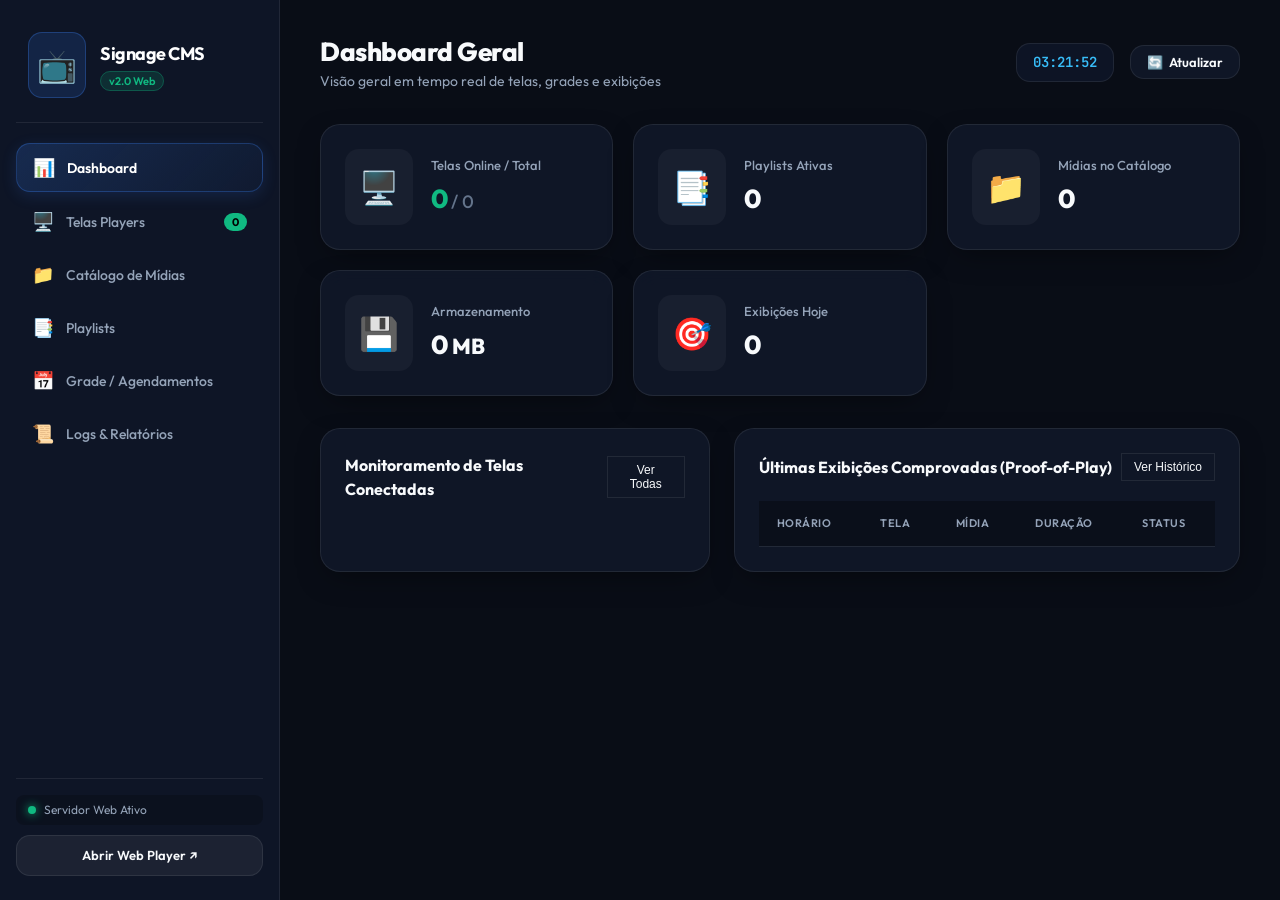
==== servidorweb/public/index.html @ 10ceab77 "feat(servidorweb): complete modern standalone Web CMS Server with Dashboard, REST API, Drag&Drop Med" ====
<!DOCTYPE html>
<html lang="pt-BR">
<head>
  <meta charset="UTF-8">
  <meta name="viewport" content="width=device-width, initial-scale=1.0">
  <title>Digital Signage CMS • Painel de Controle</title>
  <link rel="preconnect" href="https://fonts.googleapis.com">
  <link rel="preconnect" href="https://fonts.gstatic.com" crossorigin>
  <link href="https://fonts.googleapis.com/css2?family=Outfit:wght@300;400;500;600;700;800&family=JetBrains+Mono:wght@400;500&display=swap" rel="stylesheet">
  <link rel="stylesheet" href="css/app.css">
</head>
<body>
  <div class="app-layout">
    <!-- Sidebar -->
    <aside class="sidebar">
      <div class="brand">
        <div class="brand-icon">📺</div>
        <div class="brand-text">
          <h2>Signage CMS</h2>
          <span class="badge-version">v2.0 Web</span>
        </div>
      </div>

      <nav class="nav-menu">
        <button class="nav-item active" data-tab="dashboard">
          <span class="nav-icon">📊</span>
          <span class="nav-label">Dashboard</span>
        </button>
        <button class="nav-item" data-tab="telas">
          <span class="nav-icon">🖥️</span>
          <span class="nav-label">Telas Players</span>
          <span class="nav-badge" id="badgeOnlineCount">0</span>
        </button>
        <button class="nav-item" data-tab="midias">
          <span class="nav-icon">📁</span>
          <span class="nav-label">Catálogo de Mídias</span>
        </button>
        <button class="nav-item" data-tab="playlists">
          <span class="nav-icon">📑</span>
          <span class="nav-label">Playlists</span>
        </button>
        <button class="nav-item" data-tab="agendamentos">
          <span class="nav-icon">📅</span>
          <span class="nav-label">Grade / Agendamentos</span>
        </button>
        <button class="nav-item" data-tab="logs">
          <span class="nav-icon">📜</span>
          <span class="nav-label">Logs & Relatórios</span>
        </button>
      </nav>

      <div class="sidebar-footer">
        <div class="server-status-pill">
          <span class="status-pulse-dot"></span>
          <span>Servidor Web Ativo</span>
        </div>
        <a href="/player" target="_blank" class="btn-player-shortcut">
          <span>Abrir Web Player ↗</span>
        </a>
      </div>
    </aside>

    <!-- Main Content Area -->
    <main class="main-content">
      <!-- Top Navbar -->
      <header class="topbar">
        <div class="topbar-title">
          <h1 id="pageTitle">Dashboard Geral</h1>
          <p id="pageSubtitle">Visão geral em tempo real de telas, grades e exibições</p>
        </div>
        <div class="topbar-actions">
          <div class="server-clock" id="serverClock">--:--:--</div>
          <button class="btn-refresh" id="btnGlobalRefresh" title="Atualizar Dados">
            <span>🔄</span> Atualizar
          </button>
        </div>
      </header>

      <!-- TAB 1: DASHBOARD -->
      <section class="tab-content active" id="tab-dashboard">
        <!-- KPI Cards Grid -->
        <div class="kpi-grid">
          <div class="kpi-card kpi-screens">
            <div class="kpi-icon">🖥️</div>
            <div class="kpi-info">
              <span class="kpi-title">Telas Online / Total</span>
              <div class="kpi-value-group">
                <span class="kpi-value highlight-green" id="kpiOnlineScreens">0</span>
                <span class="kpi-sub">/ <span id="kpiTotalScreens">0</span></span>
              </div>
            </div>
          </div>

          <div class="kpi-card kpi-playlists">
            <div class="kpi-icon">📑</div>
            <div class="kpi-info">
              <span class="kpi-title">Playlists Ativas</span>
              <span class="kpi-value" id="kpiActivePlaylists">0</span>
            </div>
          </div>

          <div class="kpi-card kpi-medias">
            <div class="kpi-icon">📁</div>
            <div class="kpi-info">
              <span class="kpi-title">Mídias no Catálogo</span>
              <span class="kpi-value" id="kpiTotalMedias">0</span>
            </div>
          </div>

          <div class="kpi-card kpi-storage">
            <div class="kpi-icon">💾</div>
            <div class="kpi-info">
              <span class="kpi-title">Armazenamento</span>
              <span class="kpi-value"><span id="kpiStorageMb">0</span> <small>MB</small></span>
            </div>
          </div>

          <div class="kpi-card kpi-proof">
            <div class="kpi-icon">🎯</div>
            <div class="kpi-info">
              <span class="kpi-title">Exibições Hoje</span>
              <span class="kpi-value" id="kpiProofToday">0</span>
            </div>
          </div>
        </div>

        <!-- Dashboard Widgets -->
        <div class="dashboard-widgets-grid">
          <!-- Active Screens Telemetry -->
          <div class="widget-card">
            <div class="widget-header">
              <h3>Monitoramento de Telas Conectadas</h3>
              <button class="btn-sm btn-outline" onclick="App.switchTab('telas')">Ver Todas</button>
            </div>
            <div class="screens-mini-grid" id="dashboardScreensGrid">
              <!-- Gerado dinamicamente -->
            </div>
          </div>

          <!-- Proof-of-play Recent Activity -->
          <div class="widget-card">
            <div class="widget-header">
              <h3>Últimas Exibições Comprovadas (Proof-of-Play)</h3>
              <button class="btn-sm btn-outline" onclick="App.switchTab('logs')">Ver Histórico</button>
            </div>
            <div class="table-container">
              <table class="data-table">
                <thead>
                  <tr>
                    <th>Horário</th>
                    <th>Tela</th>
                    <th>Mídia</th>
                    <th>Duração</th>
                    <th>Status</th>
                  </tr>
                </thead>
                <tbody id="dashboardProofLogsBody">
                  <!-- Gerado dinamicamente -->
                </tbody>
              </table>
            </div>
          </div>
        </div>
      </section>

      <!-- TAB 2: TELAS PLAYERS -->
      <section class="tab-content" id="tab-telas">
        <div class="section-toolbar">
          <div class="toolbar-search">
            <input type="text" id="searchTelas" class="form-control" placeholder="Buscar tela por nome, IP ou sistema...">
          </div>
          <div class="toolbar-buttons">
            <button class="btn btn-primary" onclick="App.openWebPlayerDirect()">
              <span>🌐</span> Abrir Player Neste Navegador
            </button>
          </div>
        </div>

        <div class="table-card">
          <table class="data-table">
            <thead>
              <tr>
                <th>Status</th>
                <th>Nome da Tela</th>
                <th>IP Local</th>
                <th>IP Público</th>
                <th>Sistema Operacional</th>
                <th>Versão</th>
                <th>Último Heartbeat</th>
                <th>Ações</th>
              </tr>
            </thead>
            <tbody id="telasTableBody">
              <!-- Linhas geradas dinamicamente -->
            </tbody>
          </table>
        </div>
      </section>

      <!-- TAB 3: CATÁLOGO DE MÍDIAS -->
      <section class="tab-content" id="tab-midias">
        <div class="section-toolbar">
          <div class="toolbar-search">
            <input type="text" id="searchMidias" class="form-control" placeholder="Buscar mídias por nome...">
          </div>
          <div class="toolbar-buttons">
            <button class="btn btn-danger-gradient" onclick="ModalManager.open('modalYouTube')">
              <span>▶️</span> Adicionar Vídeo YouTube
            </button>
            <button class="btn btn-primary" onclick="document.getElementById('fileUploadInput').click()">
              <span>📤</span> Upload de Mídia (Vídeo / Imagem)
            </button>
            <input type="file" id="fileUploadInput" style="display:none;" accept="video/*,image/*" onchange="App.handleFileUpload(this.files)">
          </div>
        </div>

        <!-- Drag & Drop Upload Banner -->
        <div class="dropzone" id="mediaDropzone">
          <div class="dropzone-icon">☁️</div>
          <h3>Arraste e solte vídeos MP4 ou imagens aqui</h3>
          <p>Suporte automático a MP4, MKV, JPG, PNG e detecção de duração instantânea</p>
        </div>

        <!-- Medias Grid -->
        <div class="medias-grid" id="mediasGrid">
          <!-- Cards de mídias gerados dinamicamente -->
        </div>
      </section>

      <!-- TAB 4: PLAYLISTS -->
      <section class="tab-content" id="tab-playlists">
        <div class="playlists-layout">
          <!-- Sidebar de Playlists -->
          <div class="playlists-sidebar-card">
            <div class="playlists-sidebar-header">
              <h3>Playlists Cadastradas</h3>
              <button class="btn btn-sm btn-primary" onclick="ModalManager.open('modalNewPlaylist')">
                <span>➕</span> Nova
              </button>
            </div>
            <div class="playlists-list" id="playlistsList">
              <!-- Gerado dinamicamente -->
            </div>
          </div>

          <!-- Detalhes e Itens da Playlist Selecionada -->
          <div class="playlist-editor-card">
            <div class="playlist-editor-header" id="playlistEditorHeader">
              <div>
                <h2 id="selectedPlaylistTitle">Selecione uma Playlist</h2>
                <p id="selectedPlaylistDesc">Gerencie as mídias, ordem de execução e transições</p>
              </div>
              <div class="playlist-editor-actions" id="playlistEditorActions" style="display: none;">
                <button class="btn btn-outline" id="btnSetDefaultPlaylist">⭐ Definir como Padrão</button>
                <button class="btn btn-primary" id="btnAddItemToPlaylistBtn">➕ Adicionar Mídia</button>
                <button class="btn btn-danger-outline" id="btnDeletePlaylist">🗑️ Excluir Playlist</button>
              </div>
            </div>

            <div class="table-container">
              <table class="data-table">
                <thead>
                  <tr>
                    <th width="60">Ordem</th>
                    <th>Mídia</th>
                    <th>Tipo</th>
                    <th>Duração</th>
                    <th>Transição</th>
                    <th width="140">Ações</th>
                  </tr>
                </thead>
                <tbody id="playlistItemsTableBody">
                  <tr>
                    <td colspan="6" class="text-center text-muted">Selecione uma playlist ao lado para ver os itens.</td>
                  </tr>
                </tbody>
              </table>
            </div>
          </div>
        </div>
      </section>

      <!-- TAB 5: AGENDAMENTOS -->
      <section class="tab-content" id="tab-agendamentos">
        <div class="section-toolbar">
          <div class="toolbar-search">
            <input type="text" id="searchAgendamentos" class="form-control" placeholder="Buscar campanhas ou telas...">
          </div>
          <div class="toolbar-buttons">
            <button class="btn btn-primary" onclick="ModalManager.open('modalNewSchedule')">
              <span>➕</span> Novo Agendamento de Grade
            </button>
          </div>
        </div>

        <div class="table-card">
          <table class="data-table">
            <thead>
              <tr>
                <th>Nome da Campanha</th>
                <th>Playlist Vinculada</th>
                <th>Tela Destino</th>
                <th>Período de Exibição</th>
                <th>Janela Horária</th>
                <th>Dias da Semana</th>
                <th>Prioridade</th>
                <th>Ações</th>
              </tr>
            </thead>
            <tbody id="schedulesTableBody">
              <!-- Gerado dinamicamente -->
            </tbody>
          </table>
        </div>
      </section>

      <!-- TAB 6: LOGS -->
      <section class="tab-content" id="tab-logs">
        <div class="section-toolbar">
          <div class="toolbar-search">
            <input type="text" id="searchLogs" class="form-control" placeholder="Filtrar logs por tela ou mídia...">
          </div>
          <div class="toolbar-buttons">
            <button class="btn btn-outline" onclick="App.loadLogs()">
              <span>🔄</span> Recarregar Histórico
            </button>
          </div>
        </div>

        <div class="table-card">
          <table class="data-table">
            <thead>
              <tr>
                <th>ID</th>
                <th>Data / Hora Início</th>
                <th>Tela</th>
                <th>Mídia Exibida</th>
                <th>Playlist</th>
                <th>Segundos</th>
                <th>Status</th>
              </tr>
            </thead>
            <tbody id="fullLogsTableBody">
              <!-- Gerado dinamicamente -->
            </tbody>
          </table>
        </div>
      </section>
    </main>
  </div>

  <!-- ================= MODAIS ================= -->

  <!-- Modal Novo YouTube -->
  <div class="modal-backdrop" id="modalYouTube">
    <div class="modal-card">
      <div class="modal-header">
        <h3>▶️ Adicionar Vídeo do YouTube</h3>
        <button class="modal-close" onclick="ModalManager.close('modalYouTube')">&times;</button>
      </div>
      <form id="formYouTube" onsubmit="App.saveYouTube(event)">
        <div class="form-group">
          <label>URL ou Link do YouTube:</label>
          <input type="url" id="ytUrl" class="form-control" placeholder="https://www.youtube.com/watch?v=..." required>
        </div>
        <div class="form-group">
          <label>Título de Exibição (Opcional):</label>
          <input type="text" id="ytTitle" class="form-control" placeholder="Deixe em branco para usar o ID do vídeo">
        </div>
        <div class="modal-footer">
          <button type="button" class="btn btn-outline" onclick="ModalManager.close('modalYouTube')">Cancelar</button>
          <button type="submit" class="btn btn-primary">Salvar Vídeo</button>
        </div>
      </form>
    </div>
  </div>

  <!-- Modal Nova Playlist -->
  <div class="modal-backdrop" id="modalNewPlaylist">
    <div class="modal-card">
      <div class="modal-header">
        <h3>📑 Criar Nova Playlist</h3>
        <button class="modal-close" onclick="ModalManager.close('modalNewPlaylist')">&times;</button>
      </div>
      <form id="formNewPlaylist" onsubmit="App.saveNewPlaylist(event)">
        <div class="form-group">
          <label>Nome da Playlist:</label>
          <input type="text" id="plName" class="form-control" placeholder="Ex: Programação Manhã" required>
        </div>
        <div class="form-group">
          <label>Descrição:</label>
          <input type="text" id="plDesc" class="form-control" placeholder="Descrição opcional">
        </div>
        <div class="form-group-checkbox">
          <label>
            <input type="checkbox" id="plIsDefault">
            Definir como Playlist de Fallback Padrão
          </label>
        </div>
        <div class="modal-footer">
          <button type="button" class="btn btn-outline" onclick="ModalManager.close('modalNewPlaylist')">Cancelar</button>
          <button type="submit" class="btn btn-primary">Criar Playlist</button>
        </div>
      </form>
    </div>
  </div>

  <!-- Modal Adicionar Mídia à Playlist -->
  <div class="modal-backdrop" id="modalAddItemToPlaylist">
    <div class="modal-card">
      <div class="modal-header">
        <h3>➕ Adicionar Mídia à Playlist</h3>
        <button class="modal-close" onclick="ModalManager.close('modalAddItemToPlaylist')">&times;</button>
      </div>
      <form id="formAddItem" onsubmit="App.savePlaylistItem(event)">
        <div class="form-group">
          <label>Selecione a Mídia:</label>
          <select id="selectMediaForPl" class="form-control" required></select>
        </div>
        <div class="form-row">
          <div class="form-group">
            <label>Duração (Segundos):</label>
            <input type="number" id="itemDuration" class="form-control" value="10" min="1" required>
          </div>
          <div class="form-group">
            <label>Transição:</label>
            <select id="itemTransition" class="form-control">
              <option value="CUT">Corte Seco (CUT)</option>
              <option value="FADE">Fade Suave</option>
            </select>
          </div>
        </div>
        <div class="modal-footer">
          <button type="button" class="btn btn-outline" onclick="ModalManager.close('modalAddItemToPlaylist')">Cancelar</button>
          <button type="submit" class="btn btn-primary">Adicionar</button>
        </div>
      </form>
    </div>
  </div>

  <!-- Modal Novo Agendamento -->
  <div class="modal-backdrop" id="modalNewSchedule">
    <div class="modal-card modal-lg">
      <div class="modal-header">
        <h3>📅 Novo Agendamento de Grade</h3>
        <button class="modal-close" onclick="ModalManager.close('modalNewSchedule')">&times;</button>
      </div>
      <form id="formNewSchedule" onsubmit="App.saveSchedule(event)">
        <div class="form-group">
          <label>Nome da Campanha / Evento:</label>
          <input type="text" id="schedEventName" class="form-control" placeholder="Ex: Campanha Android Tarde" required>
        </div>
        <div class="form-row">
          <div class="form-group">
            <label>Playlist a Exibir:</label>
            <select id="schedPlaylistSelect" class="form-control" required></select>
          </div>
          <div class="form-group">
            <label>Direcionar para a Tela:</label>
            <select id="schedScreenSelect" class="form-control">
              <option value="">[TODAS AS TELAS - GLOBAL]</option>
            </select>
          </div>
        </div>
        <div class="form-row">
          <div class="form-group">
            <label>Data Início:</label>
            <input type="date" id="schedStartDate" class="form-control" required>
          </div>
          <div class="form-group">
            <label>Data Fim:</label>
            <input type="date" id="schedEndDate" class="form-control" required>
          </div>
        </div>
        <div class="form-row">
          <div class="form-group">
            <label>Hora Início:</label>
            <input type="time" id="schedStartTime" class="form-control" value="00:00:00" step="1" required>
          </div>
          <div class="form-group">
            <label>Hora Fim:</label>
            <input type="time" id="schedEndTime" class="form-control" value="23:59:59" step="1" required>
          </div>
          <div class="form-group">
            <label>Prioridade:</label>
            <input type="number" id="schedPriority" class="form-control" value="10" min="1" max="100" required>
          </div>
        </div>
        <div class="form-group">
          <label>Dias da Semana:</label>
          <div class="days-checkbox-group">
            <label><input type="checkbox" name="schedDays" value="1" checked> Dom</label>
            <label><input type="checkbox" name="schedDays" value="2" checked> Seg</label>
            <label><input type="checkbox" name="schedDays" value="3" checked> Ter</label>
            <label><input type="checkbox" name="schedDays" value="4" checked> Qua</label>
            <label><input type="checkbox" name="schedDays" value="5" checked> Qui</label>
            <label><input type="checkbox" name="schedDays" value="6" checked> Sex</label>
            <label><input type="checkbox" name="schedDays" value="7" checked> Sáb</label>
          </div>
        </div>
        <div class="modal-footer">
          <button type="button" class="btn btn-outline" onclick="ModalManager.close('modalNewSchedule')">Cancelar</button>
          <button type="submit" class="btn btn-primary">Salvar Agendamento</button>
        </div>
      </form>
    </div>
  </div>

  <!-- Modal Preview de Mídia -->
  <div class="modal-backdrop" id="modalMediaPreview">
    <div class="modal-card modal-preview-card">
      <div class="modal-header">
        <h3 id="previewTitle">Pré-visualização de Mídia</h3>
        <button class="modal-close" onclick="ModalManager.close('modalMediaPreview')">&times;</button>
      </div>
      <div class="preview-media-container" id="previewContainer"></div>
    </div>
  </div>

  <div id="toastNotification" class="toast"></div>

  <script src="js/app.js"></script>
</body>
</html>
---- servidorweb/public/css/app.css ----
/* ==========================================================================
   DIGITAL SIGNAGE WEB CMS - DESIGN SYSTEM & STYLES (DARK GLASSMORPHISM)
   ========================================================================== */

:root {
  --bg-main: #090d16;
  --bg-sidebar: #0e1526;
  --bg-card: rgba(18, 26, 45, 0.75);
  --bg-card-hover: rgba(28, 39, 65, 0.85);
  --border-color: rgba(255, 255, 255, 0.08);
  --border-focus: rgba(56, 189, 248, 0.4);

  --primary: #3b82f6;
  --primary-hover: #2563eb;
  --success: #10b981;
  --warning: #f59e0b;
  --danger: #ef4444;
  --danger-hover: #dc2626;

  --text-main: #f8fafc;
  --text-muted: #94a3b8;
  --text-dim: #64748b;

  --font-main: 'Outfit', -apple-system, BlinkMacSystemFont, sans-serif;
  --font-mono: 'JetBrains Mono', monospace;

  --radius-sm: 8px;
  --radius-md: 14px;
  --radius-lg: 20px;
  --radius-xl: 28px;

  --shadow-card: 0 10px 30px -10px rgba(0, 0, 0, 0.5);
  --shadow-glow: 0 0 20px rgba(59, 130, 246, 0.25);
}

* {
  margin: 0;
  padding: 0;
  box-sizing: border-box;
}

body {
  font-family: var(--font-main);
  background-color: var(--bg-main);
  color: var(--text-main);
  min-height: 100vh;
  overflow-x: hidden;
  line-height: 1.5;
}

/* Layout */
.app-layout {
  display: flex;
  min-height: 100vh;
}

/* Sidebar */
.sidebar {
  width: 280px;
  background: var(--bg-sidebar);
  border-right: 1px solid var(--border-color);
  display: flex;
  flex-direction: column;
  padding: 24px 16px;
  flex-shrink: 0;
  position: sticky;
  top: 0;
  height: 100vh;
}

.brand {
  display: flex;
  align-items: center;
  gap: 14px;
  padding: 8px 12px 24px;
  border-bottom: 1px solid var(--border-color);
  margin-bottom: 20px;
}

.brand-icon {
  font-size: 32px;
  background: rgba(59, 130, 246, 0.15);
  padding: 8px;
  border-radius: var(--radius-md);
  border: 1px solid rgba(59, 130, 246, 0.3);
}

.brand-text h2 {
  font-size: 18px;
  font-weight: 700;
  letter-spacing: -0.5px;
  color: #fff;
}

.badge-version {
  font-size: 11px;
  background: rgba(16, 185, 129, 0.15);
  color: var(--success);
  border: 1px solid rgba(16, 185, 129, 0.3);
  padding: 2px 8px;
  border-radius: 20px;
  font-weight: 600;
}

/* Navigation Menu */
.nav-menu {
  display: flex;
  flex-direction: column;
  gap: 6px;
  flex: 1;
}

.nav-item {
  display: flex;
  align-items: center;
  gap: 12px;
  padding: 12px 16px;
  background: transparent;
  border: none;
  color: var(--text-muted);
  font-family: var(--font-main);
  font-size: 14px;
  font-weight: 500;
  border-radius: var(--radius-md);
  cursor: pointer;
  transition: all 0.2s cubic-bezier(0.16, 1, 0.3, 1);
  text-align: left;
  position: relative;
}

.nav-item:hover {
  background: rgba(255, 255, 255, 0.05);
  color: var(--text-main);
}

.nav-item.active {
  background: linear-gradient(135deg, rgba(59, 130, 246, 0.2), rgba(59, 130, 246, 0.05));
  color: #fff;
  font-weight: 600;
  border: 1px solid rgba(59, 130, 246, 0.3);
  box-shadow: 0 4px 15px rgba(59, 130, 246, 0.15);
}

.nav-icon {
  font-size: 18px;
}

.nav-badge {
  margin-left: auto;
  background: var(--success);
  color: #000;
  font-size: 11px;
  font-weight: 700;
  padding: 2px 8px;
  border-radius: 12px;
}

/* Sidebar Footer */
.sidebar-footer {
  padding-top: 16px;
  border-top: 1px solid var(--border-color);
  display: flex;
  flex-direction: column;
  gap: 10px;
}

.server-status-pill {
  display: flex;
  align-items: center;
  gap: 8px;
  font-size: 12px;
  color: var(--text-muted);
  padding: 6px 12px;
  background: rgba(0, 0, 0, 0.2);
  border-radius: var(--radius-sm);
}

.status-pulse-dot {
  width: 8px;
  height: 8px;
  background: var(--success);
  border-radius: 50%;
  box-shadow: 0 0 10px var(--success);
  animation: pulse-dot 2s infinite ease-in-out;
}

@keyframes pulse-dot {
  0%, 100% { opacity: 1; transform: scale(1); }
  50% { opacity: 0.4; transform: scale(0.8); }
}

.btn-player-shortcut {
  display: block;
  text-align: center;
  background: rgba(255, 255, 255, 0.06);
  border: 1px solid var(--border-color);
  color: var(--text-main);
  padding: 10px;
  border-radius: var(--radius-md);
  text-decoration: none;
  font-size: 13px;
  font-weight: 600;
  transition: all 0.2s ease;
}

.btn-player-shortcut:hover {
  background: rgba(59, 130, 246, 0.2);
  border-color: var(--primary);
}

/* Main Content */
.main-content {
  flex: 1;
  padding: 32px 40px;
  max-width: 1600px;
  margin: 0 auto;
  width: 100%;
}

/* Topbar */
.topbar {
  display: flex;
  justify-content: space-between;
  align-items: center;
  margin-bottom: 32px;
}

.topbar-title h1 {
  font-size: 26px;
  font-weight: 800;
  letter-spacing: -0.5px;
}

.topbar-title p {
  color: var(--text-muted);
  font-size: 14px;
}

.topbar-actions {
  display: flex;
  align-items: center;
  gap: 16px;
}

.server-clock {
  font-family: var(--font-mono);
  font-size: 14px;
  font-weight: 600;
  background: rgba(15, 23, 42, 0.8);
  padding: 8px 16px;
  border-radius: var(--radius-md);
  border: 1px solid var(--border-color);
  color: #38bdf8;
}

.btn-refresh {
  background: var(--bg-card);
  border: 1px solid var(--border-color);
  color: var(--text-main);
  padding: 8px 16px;
  border-radius: var(--radius-md);
  cursor: pointer;
  font-family: var(--font-main);
  font-weight: 600;
  font-size: 13px;
  display: flex;
  align-items: center;
  gap: 6px;
  transition: all 0.2s ease;
}

.btn-refresh:hover {
  background: var(--bg-card-hover);
  border-color: var(--primary);
}

/* Tabs */
.tab-content {
  display: none;
  animation: fadeIn 0.3s ease;
}

.tab-content.active {
  display: block;
}

@keyframes fadeIn {
  from { opacity: 0; transform: translateY(6px); }
  to { opacity: 1; transform: translateY(0); }
}

/* KPI Cards Grid */
.kpi-grid {
  display: grid;
  grid-template-columns: repeat(auto-fit, minmax(220px, 1fr));
  gap: 20px;
  margin-bottom: 32px;
}

.kpi-card {
  background: var(--bg-card);
  backdrop-filter: blur(12px);
  -webkit-backdrop-filter: blur(12px);
  border: 1px solid var(--border-color);
  padding: 24px;
  border-radius: var(--radius-lg);
  display: flex;
  align-items: center;
  gap: 18px;
  box-shadow: var(--shadow-card);
  transition: transform 0.2s ease, border-color 0.2s ease;
}

.kpi-card:hover {
  transform: translateY(-3px);
  border-color: rgba(255, 255, 255, 0.2);
}

.kpi-icon {
  font-size: 32px;
  padding: 14px;
  border-radius: var(--radius-md);
  background: rgba(255, 255, 255, 0.04);
}

.kpi-info {
  display: flex;
  flex-direction: column;
}

.kpi-title {
  font-size: 13px;
  font-weight: 500;
  color: var(--text-muted);
  margin-bottom: 4px;
}

.kpi-value {
  font-size: 26px;
  font-weight: 800;
  letter-spacing: -0.5px;
}

.kpi-value.highlight-green {
  color: var(--success);
}

.kpi-sub {
  font-size: 18px;
  font-weight: 500;
  color: var(--text-dim);
}

/* Dashboard Widgets */
.dashboard-widgets-grid {
  display: grid;
  grid-template-columns: 1fr 1.3fr;
  gap: 24px;
}

.widget-card {
  background: var(--bg-card);
  backdrop-filter: blur(12px);
  -webkit-backdrop-filter: blur(12px);
  border: 1px solid var(--border-color);
  border-radius: var(--radius-lg);
  padding: 24px;
  box-shadow: var(--shadow-card);
}

.widget-header {
  display: flex;
  justify-content: space-between;
  align-items: center;
  margin-bottom: 20px;
}

.widget-header h3 {
  font-size: 16px;
  font-weight: 700;
}

.screens-mini-grid {
  display: flex;
  flex-direction: column;
  gap: 12px;
}

.screen-mini-card {
  display: flex;
  align-items: center;
  justify-content: space-between;
  background: rgba(0, 0, 0, 0.25);
  border: 1px solid var(--border-color);
  padding: 12px 16px;
  border-radius: var(--radius-md);
}

.screen-mini-info h4 {
  font-size: 14px;
  font-weight: 600;
}

.screen-mini-info span {
  font-size: 12px;
  color: var(--text-muted);
}

/* Section Toolbar */
.section-toolbar {
  display: flex;
  justify-content: space-between;
  align-items: center;
  gap: 16px;
  margin-bottom: 24px;
  flex-wrap: wrap;
}

.toolbar-search {
  flex: 1;
  max-width: 420px;
}

.toolbar-buttons {
  display: flex;
  align-items: center;
  gap: 12px;
}

/* Buttons */
.btn {
  padding: 10px 20px;
  border-radius: var(--radius-md);
  font-family: var(--font-main);
  font-size: 13px;
  font-weight: 600;
  cursor: pointer;
  display: inline-flex;
  align-items: center;
  gap: 8px;
  border: none;
  transition: all 0.2s ease;
}

.btn-primary {
  background: var(--primary);
  color: #fff;
}

.btn-primary:hover {
  background: var(--primary-hover);
  box-shadow: var(--shadow-glow);
}

.btn-danger-gradient {
  background: linear-gradient(135deg, #ef4444, #b91c1c);
  color: #fff;
}

.btn-danger-gradient:hover {
  background: #dc2626;
}

.btn-outline {
  background: transparent;
  border: 1px solid var(--border-color);
  color: var(--text-main);
}

.btn-outline:hover {
  background: rgba(255, 255, 255, 0.08);
  border-color: rgba(255, 255, 255, 0.2);
}

.btn-danger-outline {
  background: transparent;
  border: 1px solid rgba(239, 68, 68, 0.4);
  color: var(--danger);
}

.btn-danger-outline:hover {
  background: rgba(239, 68, 68, 0.15);
}

.btn-sm {
  padding: 6px 12px;
  font-size: 12px;
}

/* Form Controls */
.form-control {
  width: 100%;
  background: rgba(15, 23, 42, 0.8);
  border: 1px solid var(--border-color);
  color: #fff;
  padding: 10px 14px;
  border-radius: var(--radius-md);
  font-family: var(--font-main);
  font-size: 14px;
  outline: none;
  transition: border-color 0.2s, box-shadow 0.2s;
}

.form-control:focus {
  border-color: #38bdf8;
  box-shadow: 0 0 0 3px rgba(56, 189, 248, 0.15);
}

.form-group {
  margin-bottom: 16px;
}

.form-group label {
  display: block;
  font-size: 13px;
  font-weight: 500;
  color: var(--text-muted);
  margin-bottom: 6px;
}

.form-row {
  display: grid;
  grid-template-columns: 1fr 1fr;
  gap: 16px;
}

.form-group-checkbox {
  margin-bottom: 16px;
}

.form-group-checkbox label {
  display: flex;
  align-items: center;
  gap: 10px;
  font-size: 13px;
  cursor: pointer;
}

.days-checkbox-group {
  display: flex;
  gap: 12px;
  flex-wrap: wrap;
}

.days-checkbox-group label {
  display: flex;
  align-items: center;
  gap: 6px;
  font-size: 13px;
  background: rgba(255, 255, 255, 0.05);
  padding: 6px 12px;
  border-radius: var(--radius-sm);
  cursor: pointer;
}

/* Tables */
.table-card {
  background: var(--bg-card);
  backdrop-filter: blur(12px);
  -webkit-backdrop-filter: blur(12px);
  border: 1px solid var(--border-color);
  border-radius: var(--radius-lg);
  overflow: hidden;
  box-shadow: var(--shadow-card);
}

.table-container {
  overflow-x: auto;
}

.data-table {
  width: 100%;
  border-collapse: collapse;
  text-align: left;
  font-size: 13px;
}

.data-table th {
  background: rgba(0, 0, 0, 0.3);
  color: var(--text-muted);
  font-weight: 600;
  padding: 14px 18px;
  border-bottom: 1px solid var(--border-color);
  text-transform: uppercase;
  font-size: 11px;
  letter-spacing: 0.5px;
}

.data-table td {
  padding: 14px 18px;
  border-bottom: 1px solid var(--border-color);
  color: var(--text-main);
}

.data-table tr:hover td {
  background: rgba(255, 255, 255, 0.02);
}

/* Status Badges */
.badge {
  display: inline-flex;
  align-items: center;
  gap: 6px;
  padding: 4px 10px;
  border-radius: 20px;
  font-size: 12px;
  font-weight: 600;
}

.badge-online {
  background: rgba(16, 185, 129, 0.15);
  color: var(--success);
  border: 1px solid rgba(16, 185, 129, 0.3);
}

.badge-offline {
  background: rgba(239, 68, 68, 0.15);
  color: var(--danger);
  border: 1px solid rgba(239, 68, 68, 0.3);
}

.badge-type {
  background: rgba(59, 130, 246, 0.15);
  color: #60a5fa;
  border: 1px solid rgba(59, 130, 246, 0.3);
}

.badge-default {
  background: rgba(245, 158, 11, 0.15);
  color: var(--warning);
  border: 1px solid rgba(245, 158, 11, 0.3);
}

/* Dropzone */
.dropzone {
  border: 2px dashed rgba(255, 255, 255, 0.15);
  border-radius: var(--radius-lg);
  padding: 36px 20px;
  text-align: center;
  background: rgba(255, 255, 255, 0.02);
  cursor: pointer;
  margin-bottom: 28px;
  transition: all 0.2s ease;
}

.dropzone:hover, .dropzone.dragover {
  border-color: var(--primary);
  background: rgba(59, 130, 246, 0.05);
}

.dropzone-icon {
  font-size: 40px;
  margin-bottom: 12px;
}

.dropzone h3 {
  font-size: 16px;
  font-weight: 700;
  margin-bottom: 4px;
}

.dropzone p {
  font-size: 13px;
  color: var(--text-muted);
}

/* Medias Grid */
.medias-grid {
  display: grid;
  grid-template-columns: repeat(auto-fill, minmax(260px, 1fr));
  gap: 20px;
}

.media-card {
  background: var(--bg-card);
  border: 1px solid var(--border-color);
  border-radius: var(--radius-md);
  overflow: hidden;
  display: flex;
  flex-direction: column;
  transition: transform 0.2s ease, border-color 0.2s ease;
}

.media-card:hover {
  transform: translateY(-4px);
  border-color: rgba(255, 255, 255, 0.25);
}

.media-thumbnail-wrapper {
  position: relative;
  width: 100%;
  height: 140px;
  background: #000;
  display: flex;
  align-items: center;
  justify-content: center;
  cursor: pointer;
}

.media-thumbnail-img {
  width: 100%;
  height: 100%;
  object-fit: cover;
}

.media-thumbnail-placeholder {
  font-size: 40px;
}

.media-duration-badge {
  position: absolute;
  bottom: 8px;
  right: 8px;
  background: rgba(0, 0, 0, 0.75);
  backdrop-filter: blur(4px);
  color: #fff;
  font-size: 11px;
  font-weight: 600;
  padding: 2px 8px;
  border-radius: 4px;
  font-family: var(--font-mono);
}

.media-card-body {
  padding: 14px;
  display: flex;
  flex-direction: column;
  flex: 1;
}

.media-card-title {
  font-size: 14px;
  font-weight: 600;
  white-space: nowrap;
  overflow: hidden;
  text-overflow: ellipsis;
  margin-bottom: 4px;
}

.media-card-meta {
  font-size: 12px;
  color: var(--text-muted);
  display: flex;
  justify-content: space-between;
  margin-top: auto;
  padding-top: 10px;
  border-top: 1px solid var(--border-color);
}

/* Playlists Layout */
.playlists-layout {
  display: grid;
  grid-template-columns: 320px 1fr;
  gap: 24px;
}

.playlists-sidebar-card, .playlist-editor-card {
  background: var(--bg-card);
  backdrop-filter: blur(12px);
  -webkit-backdrop-filter: blur(12px);
  border: 1px solid var(--border-color);
  border-radius: var(--radius-lg);
  padding: 24px;
  box-shadow: var(--shadow-card);
}

.playlists-sidebar-header {
  display: flex;
  justify-content: space-between;
  align-items: center;
  margin-bottom: 16px;
}

.playlists-list {
  display: flex;
  flex-direction: column;
  gap: 8px;
}

.playlist-item-card {
  padding: 14px;
  background: rgba(0, 0, 0, 0.2);
  border: 1px solid var(--border-color);
  border-radius: var(--radius-md);
  cursor: pointer;
  transition: all 0.2s ease;
}

.playlist-item-card:hover {
  background: rgba(255, 255, 255, 0.05);
}

.playlist-item-card.selected {
  background: linear-gradient(135deg, rgba(59, 130, 246, 0.25), rgba(59, 130, 246, 0.05));
  border-color: var(--primary);
}

.playlist-editor-header {
  display: flex;
  justify-content: space-between;
  align-items: center;
  margin-bottom: 24px;
  border-bottom: 1px solid var(--border-color);
  padding-bottom: 16px;
}

.playlist-editor-actions {
  display: flex;
  gap: 10px;
}

/* Modals */
.modal-backdrop {
  position: fixed;
  top: 0;
  left: 0;
  width: 100%;
  height: 100%;
  background: rgba(0, 0, 0, 0.75);
  backdrop-filter: blur(10px);
  -webkit-backdrop-filter: blur(10px);
  display: flex;
  align-items: center;
  justify-content: center;
  z-index: 1000;
  opacity: 0;
  pointer-events: none;
  transition: opacity 0.2s ease;
}

.modal-backdrop.open {
  opacity: 1;
  pointer-events: auto;
}

.modal-card {
  background: #0f172a;
  border: 1px solid rgba(255, 255, 255, 0.15);
  border-radius: var(--radius-lg);
  padding: 28px;
  width: 90%;
  max-width: 520px;
  box-shadow: 0 25px 50px -12px rgba(0, 0, 0, 0.7);
  transform: scale(0.95);
  transition: transform 0.2s cubic-bezier(0.16, 1, 0.3, 1);
}

.modal-backdrop.open .modal-card {
  transform: scale(1);
}

.modal-lg {
  max-width: 680px;
}

.modal-preview-card {
  max-width: 800px;
  padding: 20px;
}

.modal-header {
  display: flex;
  justify-content: space-between;
  align-items: center;
  margin-bottom: 20px;
}

.modal-header h3 {
  font-size: 18px;
  font-weight: 700;
}

.modal-close {
  background: transparent;
  border: none;
  color: var(--text-muted);
  font-size: 24px;
  cursor: pointer;
}

.modal-footer {
  display: flex;
  justify-content: flex-end;
  gap: 12px;
  margin-top: 24px;
  padding-top: 16px;
  border-top: 1px solid var(--border-color);
}

.preview-media-container {
  width: 100%;
  max-height: 480px;
  display: flex;
  align-items: center;
  justify-content: center;
  background: #000;
  border-radius: var(--radius-md);
  overflow: hidden;
}

.preview-media-container video, .preview-media-container img, .preview-media-container iframe {
  width: 100%;
  height: 440px;
  border: none;
}

/* Toast */
.toast {
  position: fixed;
  bottom: 24px;
  right: 24px;
  background: rgba(15, 23, 42, 0.95);
  backdrop-filter: blur(12px);
  border: 1px solid var(--border-color);
  color: #fff;
  padding: 14px 22px;
  border-radius: var(--radius-md);
  font-size: 14px;
  font-weight: 600;
  box-shadow: 0 10px 30px rgba(0, 0, 0, 0.5);
  opacity: 0;
  transform: translateY(20px);
  transition: all 0.3s cubic-bezier(0.16, 1, 0.3, 1);
  z-index: 2000;
  pointer-events: none;
}

.toast.show {
  opacity: 1;
  transform: translateY(0);
}

/* Responsividade Mobile */
@media (max-width: 1024px) {
  .app-layout {
    flex-direction: column;
  }
  .sidebar {
    width: 100%;
    height: auto;
    position: relative;
  }
  .main-content {
    padding: 20px;
  }
  .dashboard-widgets-grid, .playlists-layout {
    grid-template-columns: 1fr;
  }
}
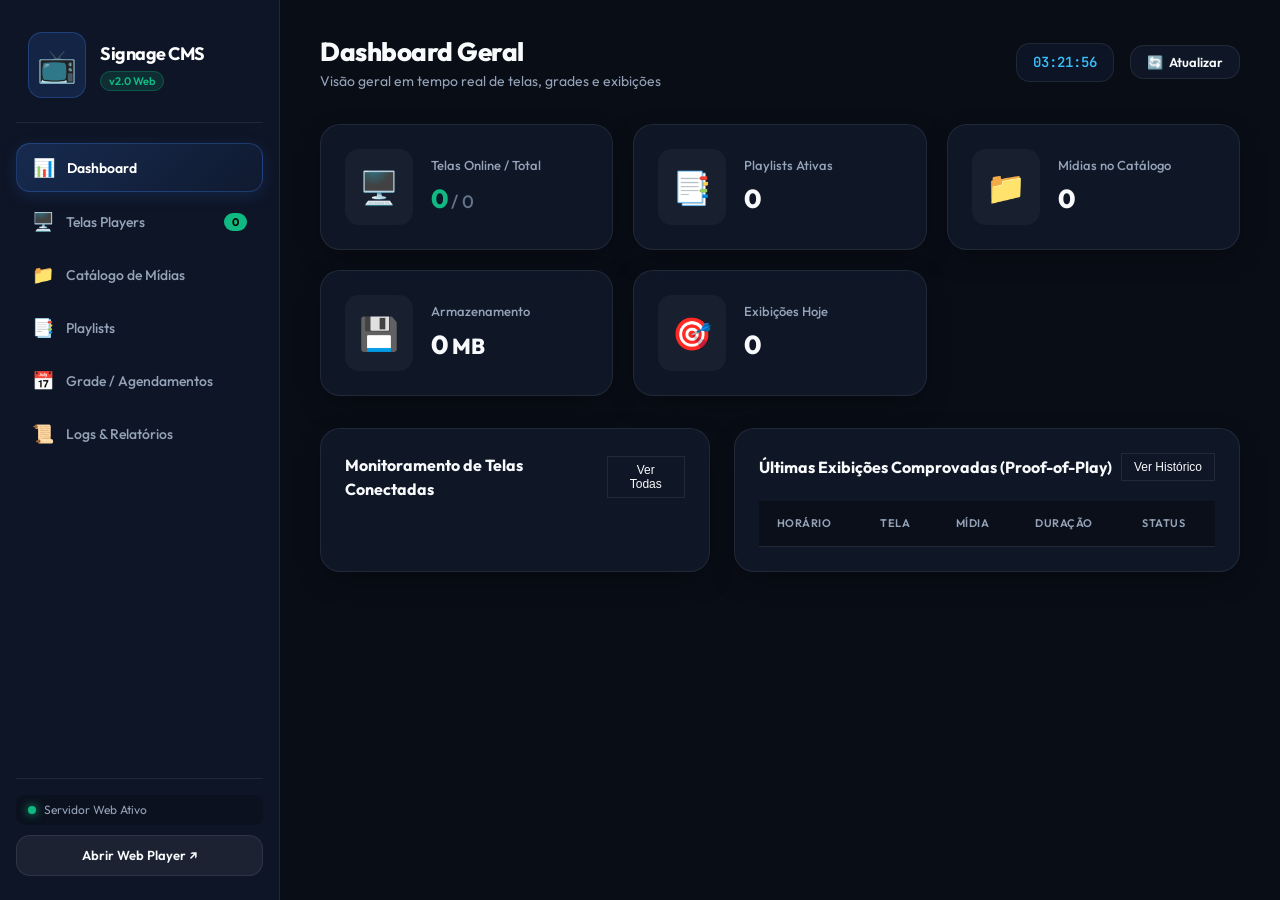
==== commit 8ee5560d: "feat(cms): support schedule editing and automatic full duration for videos added to playlists" ====
--- a/servidorweb/public/index.html
+++ b/servidorweb/public/index.html
@@ -415,14 +415,19 @@
       <form id="formAddItem" onsubmit="App.savePlaylistItem(event)">
         <div class="form-group">
           <label>Selecione a Mídia:</label>
-          <select id="selectMediaForPl" class="form-control" required></select>
-        </div>
+          <select id="selectMediaForPl" class="form-control" onchange="App.onMediaSelectChange(this)" required></select>
+        </div>
+
+        <div id="mediaDurationInfo" class="media-duration-info-box" style="margin-bottom: 16px; padding: 12px 16px; background: rgba(59, 130, 246, 0.15); border: 1px solid rgba(59, 130, 246, 0.3); border-radius: 10px; font-size: 13px; color: #93c5fd; display: flex; align-items: center; gap: 10px;">
+          <span style="font-size: 20px;">🎬</span> <span id="mediaDurationText">Duração total do vídeo: reprodução completa</span>
+        </div>
+
         <div class="form-row">
-          <div class="form-group">
-            <label>Duração (Segundos):</label>
-            <input type="number" id="itemDuration" class="form-control" value="10" min="1" required>
-          </div>
-          <div class="form-group">
+          <div class="form-group" id="groupItemDuration" style="display: none;">
+            <label>Tempo de Exibição da Imagem (Segundos):</label>
+            <input type="number" id="itemDuration" class="form-control" value="10" min="1">
+          </div>
+          <div class="form-group" style="flex: 1;">
             <label>Transição:</label>
             <select id="itemTransition" class="form-control">
               <option value="CUT">Corte Seco (CUT)</option>
@@ -432,20 +437,21 @@
         </div>
         <div class="modal-footer">
           <button type="button" class="btn btn-outline" onclick="ModalManager.close('modalAddItemToPlaylist')">Cancelar</button>
-          <button type="submit" class="btn btn-primary">Adicionar</button>
+          <button type="submit" class="btn btn-primary">Adicionar à Playlist</button>
         </div>
       </form>
     </div>
   </div>
 
-  <!-- Modal Novo Agendamento -->
+  <!-- Modal Novo / Editar Agendamento -->
   <div class="modal-backdrop" id="modalNewSchedule">
     <div class="modal-card modal-lg">
       <div class="modal-header">
-        <h3>📅 Novo Agendamento de Grade</h3>
+        <h3 id="modalScheduleTitle">📅 Novo Agendamento de Grade</h3>
         <button class="modal-close" onclick="ModalManager.close('modalNewSchedule')">&times;</button>
       </div>
       <form id="formNewSchedule" onsubmit="App.saveSchedule(event)">
+        <input type="hidden" id="schedId" value="">
         <div class="form-group">
           <label>Nome da Campanha / Evento:</label>
           <input type="text" id="schedEventName" class="form-control" placeholder="Ex: Campanha Android Tarde" required>
@@ -500,7 +506,7 @@
         </div>
         <div class="modal-footer">
           <button type="button" class="btn btn-outline" onclick="ModalManager.close('modalNewSchedule')">Cancelar</button>
-          <button type="submit" class="btn btn-primary">Salvar Agendamento</button>
+          <button type="submit" class="btn btn-primary" id="btnSubmitSchedule">Salvar Agendamento</button>
         </div>
       </form>
     </div>
